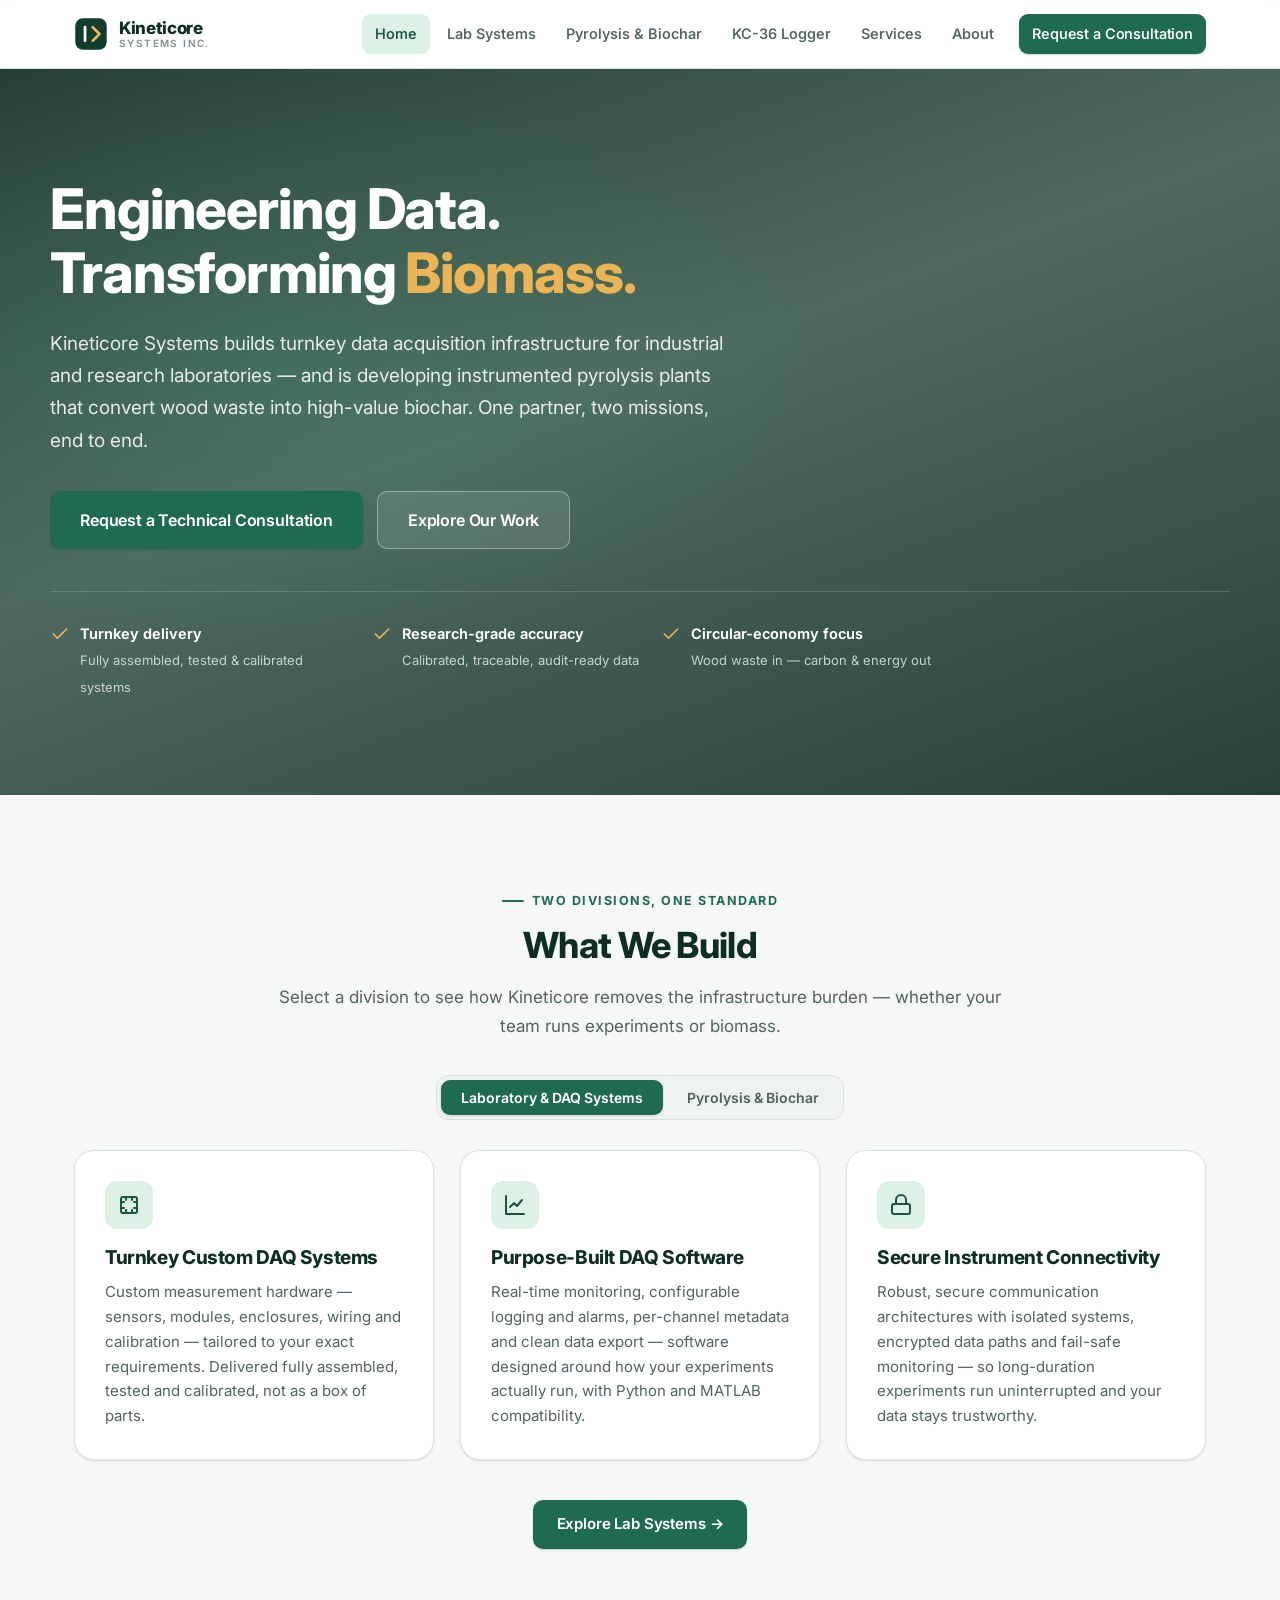
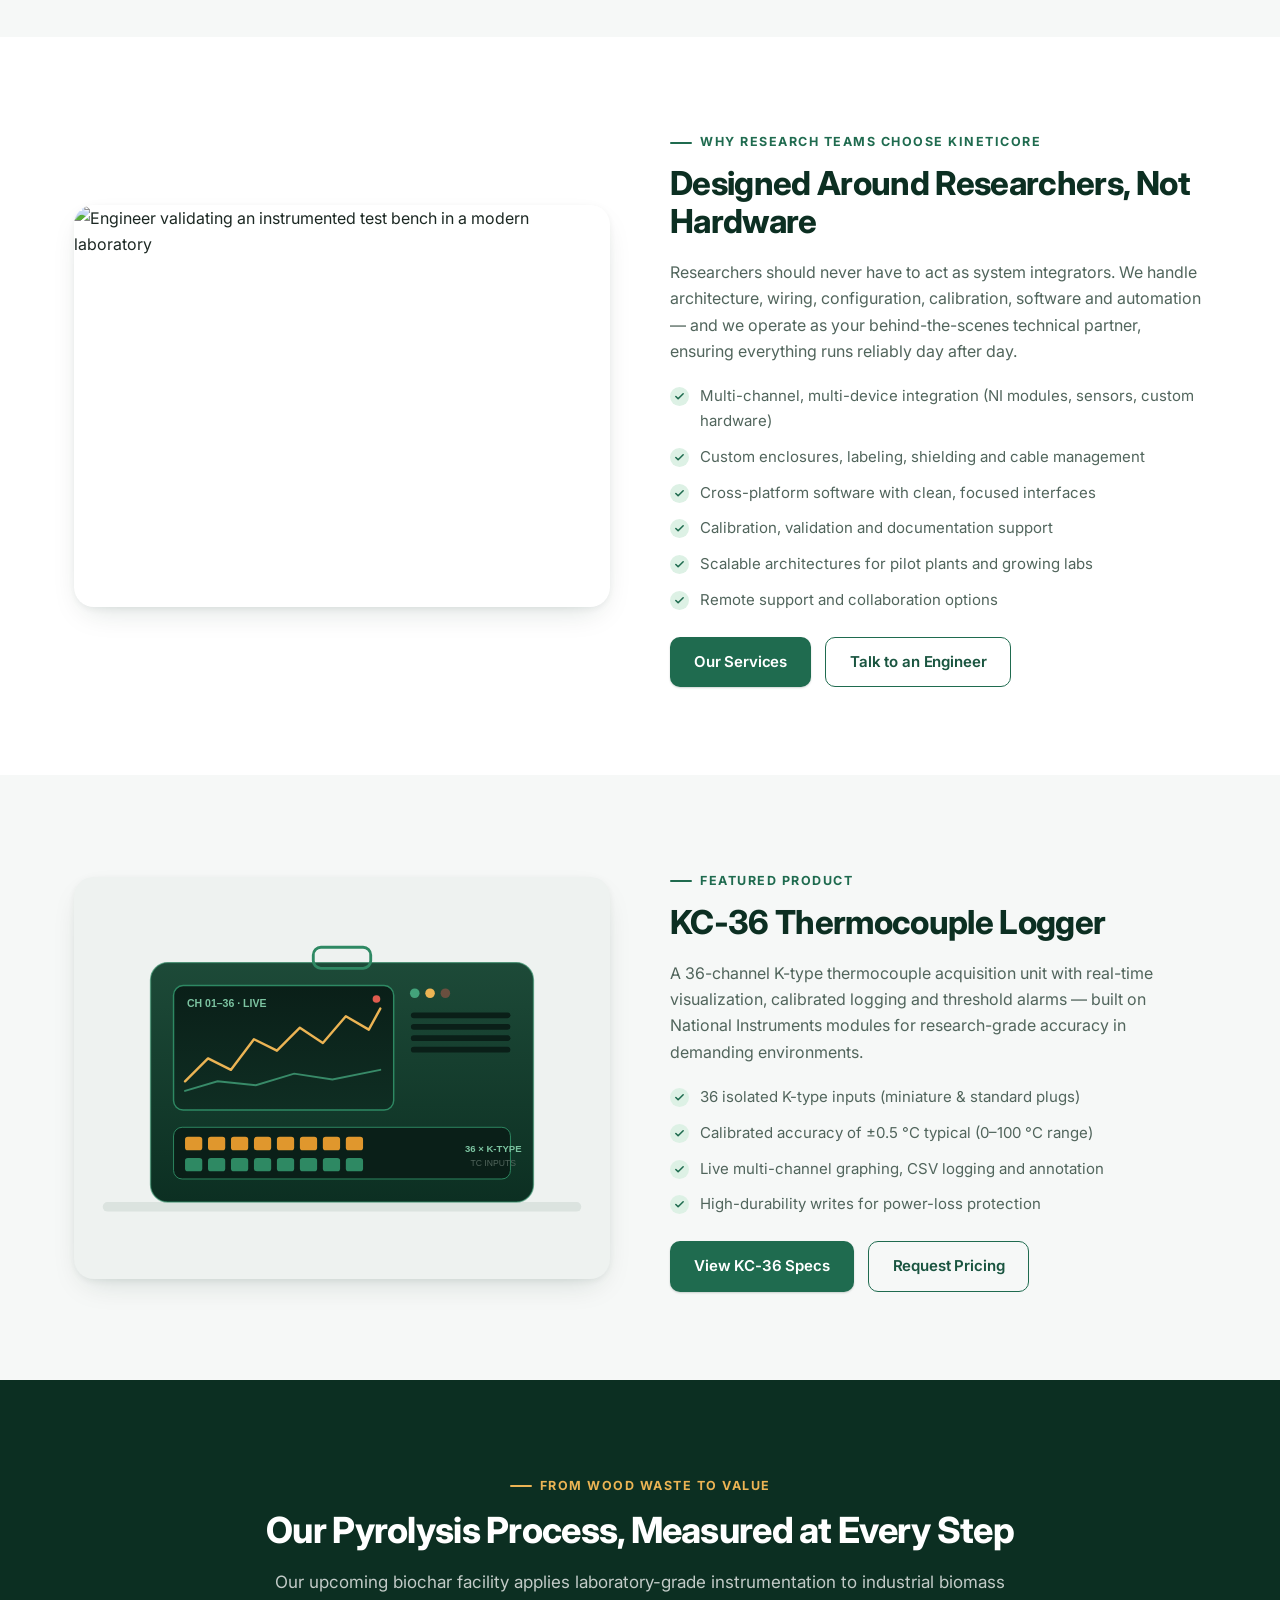
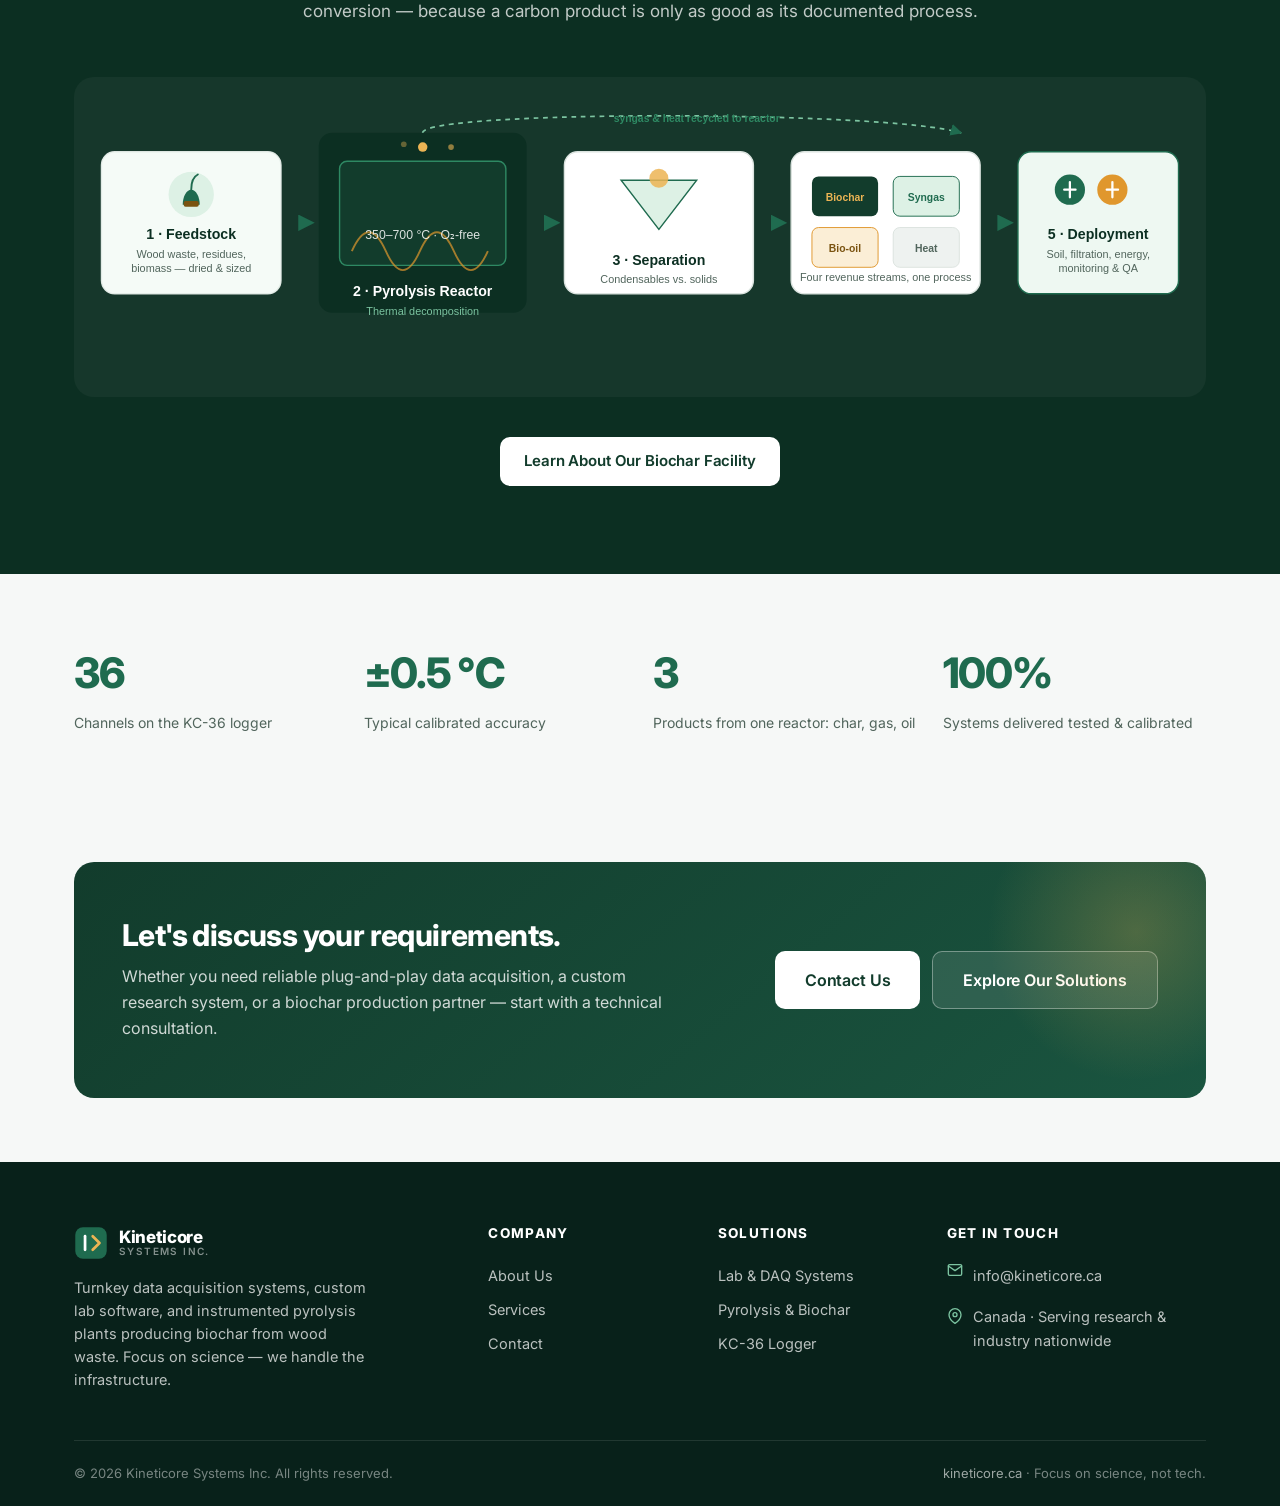
==== index.html @ b9063cbb "initial commit" ====
<!DOCTYPE html>
<html lang="en">
<head>
  <meta charset="UTF-8">
  <meta name="viewport" content="width=device-width, initial-scale=1.0">
  <title>Kineticore Systems — Turnkey DAQ Solutions &amp; Biochar Production | Canada</title>
  <meta name="description" content="Kineticore builds turnkey data acquisition systems for industrial and research labs, and is developing instrumented pyrolysis plants that convert wood waste into certified biochar. Focus on science, not tech.">
  <link rel="icon" type="image/svg+xml" href="img/favicon.svg">
  <link rel="preconnect" href="https://fonts.googleapis.com">
  <link rel="preconnect" href="https://fonts.gstatic.com" crossorigin>
  <link href="https://fonts.googleapis.com/css2?family=Inter:wght@400;500;600;700;800&display=swap" rel="stylesheet">
  <link rel="stylesheet" href="css/styles.css">
  <script type="application/ld+json">
  {
    "@context": "https://schema.org",
    "@type": "Organization",
    "name": "Kineticore Systems Inc.",
    "url": "https://kineticore.ca",
    "email": "info@kineticore.ca",
    "description": "Turnkey data acquisition systems, custom DAQ software, and instrumented pyrolysis plants producing biochar from wood waste.",
    "knowsAbout": ["Data acquisition", "Lab instrumentation", "Pyrolysis", "Biochar", "Biomass conversion"],
    "contactPoint": { "@type": "ContactPoint", "email": "info@kineticore.ca", "contactType": "sales" }
  }
  </script>
</head>
<body>

  <!-- ================= HEADER ================= -->
  <header class="site-header">
    <div class="header-inner">
      <a class="logo" href="index.html" aria-label="Kineticore Systems home">
        <svg class="logo-mark" viewBox="0 0 40 40" width="34" height="34" aria-hidden="true">
          <rect x="1.5" y="1.5" width="37" height="37" rx="9" fill="#123c2c"/>
          <path d="M13 12v16" stroke="#fff" stroke-width="3.2" stroke-linecap="round"/>
          <path d="M22 12l8 8-8 8" fill="none" stroke="#ecb454" stroke-width="3.2" stroke-linecap="round" stroke-linejoin="round"/>
        </svg>
        <span class="logo-text">
          <span class="logo-name">Kineticore</span>
          <span class="logo-tag">Systems Inc.</span>
        </span>
      </a>
      <button class="nav-toggle" aria-label="Toggle navigation"><span></span><span></span><span></span></button>
      <nav class="nav" aria-label="Main">
        <a href="index.html" class="active">Home</a>
        <a href="lab-systems.html">Lab Systems</a>
        <a href="pyrolysis.html">Pyrolysis &amp; Biochar</a>
        <a href="kc-36.html">KC-36 Logger</a>
        <a href="services.html">Services</a>
        <a href="about.html">About</a>
        <a href="contact.html" class="btn btn-primary btn-sm nav-cta">Request a Consultation</a>
      </nav>
    </div>
  </header>

  <!-- ================= HERO ================= -->
  <section class="hero" style="--hero-img: url('https://images.pexels.com/photos/32845700/pexels-photo-32845700.jpeg?auto=compress&cs=tinysrgb&w=1920')">
    <div class="container hero-inner">
      <h1>Engineering Data.<br>Transforming <span class="hero-accent">Biomass.</span></h1>
      <p class="lede">
        Kineticore Systems builds turnkey data acquisition infrastructure for industrial and research
        laboratories — and is developing instrumented pyrolysis plants that convert wood waste into
        high-value biochar. One partner, two missions, end to end.
      </p>
      <div class="hero-actions">
        <a href="contact.html" class="btn btn-primary btn-lg">Request a Technical Consultation</a>
        <a href="#divisions" class="btn btn-ghost btn-lg">Explore Our Work</a>
      </div>
      <div class="hero-badges">
        <div class="badge-item">
          <svg width="20" height="20" viewBox="0 0 24 24" fill="none" stroke="#ecb454" stroke-width="2" stroke-linecap="round" stroke-linejoin="round"><polyline points="20 6 9 17 4 12"/></svg>
          <div><b>Turnkey delivery</b><span>Fully assembled, tested &amp; calibrated systems</span></div>
        </div>
        <div class="badge-item">
          <svg width="20" height="20" viewBox="0 0 24 24" fill="none" stroke="#ecb454" stroke-width="2" stroke-linecap="round" stroke-linejoin="round"><polyline points="20 6 9 17 4 12"/></svg>
          <div><b>Research-grade accuracy</b><span>Calibrated, traceable, audit-ready data</span></div>
        </div>
        <div class="badge-item">
          <svg width="20" height="20" viewBox="0 0 24 24" fill="none" stroke="#ecb454" stroke-width="2" stroke-linecap="round" stroke-linejoin="round"><polyline points="20 6 9 17 4 12"/></svg>
          <div><b>Circular-economy focus</b><span>Wood waste in — carbon &amp; energy out</span></div>
        </div>
      </div>
    </div>
  </section>

  <!-- ================= DIVISION SWITCHER ================= -->
  <section class="section" id="divisions">
    <div class="container">
      <div class="section-head center" style="margin-bottom: 34px;">
        <span class="eyebrow">Two divisions, one standard</span>
        <h2>What We Build</h2>
        <p>Select a division to see how Kineticore removes the infrastructure burden — whether your team runs experiments or biomass.</p>
      </div>

      <div class="text-center">
        <div class="division-switch" id="division-switch" role="tablist" aria-label="Divisions">
          <button data-panel="panel-lab" class="on" role="tab">Laboratory &amp; DAQ Systems</button>
          <button data-panel="panel-bio" role="tab">Pyrolysis &amp; Biochar</button>
        </div>
      </div>

      <!-- Lab panel -->
      <div class="division-panel on" id="panel-lab" role="tabpanel">
        <div class="grid-3">
          <div class="card reveal">
            <div class="icon-chip">
              <svg width="24" height="24" viewBox="0 0 24 24" fill="none" stroke="currentColor" stroke-width="2" stroke-linecap="round" stroke-linejoin="round"><rect x="4" y="4" width="16" height="16" rx="2"/><path d="M9 4v3M15 4v3M9 17v3M15 17v3M4 9h3M4 15h3M17 9h3M17 15h3"/></svg>
            </div>
            <h3>Turnkey Custom DAQ Systems</h3>
            <p>Custom measurement hardware — sensors, modules, enclosures, wiring and calibration — tailored to your exact requirements. Delivered fully assembled, tested and calibrated, not as a box of parts.</p>
          </div>
          <div class="card reveal">
            <div class="icon-chip">
              <svg width="24" height="24" viewBox="0 0 24 24" fill="none" stroke="currentColor" stroke-width="2" stroke-linecap="round" stroke-linejoin="round"><path d="M3 3v18h18"/><path d="M7 14l4-4 3 3 5-6"/></svg>
            </div>
            <h3>Purpose-Built DAQ Software</h3>
            <p>Real-time monitoring, configurable logging and alarms, per-channel metadata and clean data export — software designed around how your experiments actually run, with Python and MATLAB compatibility.</p>
          </div>
          <div class="card reveal">
            <div class="icon-chip">
              <svg width="24" height="24" viewBox="0 0 24 24" fill="none" stroke="currentColor" stroke-width="2" stroke-linecap="round" stroke-linejoin="round"><rect x="3" y="11" width="18" height="10" rx="2"/><path d="M7 11V7a5 5 0 0 1 10 0v4"/></svg>
            </div>
            <h3>Secure Instrument Connectivity</h3>
            <p>Robust, secure communication architectures with isolated systems, encrypted data paths and fail-safe monitoring — so long-duration experiments run uninterrupted and your data stays trustworthy.</p>
          </div>
        </div>
        <div class="mt-40 text-center">
          <a href="lab-systems.html" class="btn btn-primary">Explore Lab Systems →</a>
        </div>
      </div>

      <!-- Biochar panel -->
      <div class="division-panel" id="panel-bio" role="tabpanel">
        <div class="grid-3">
          <div class="card reveal">
            <div class="icon-chip amber">
              <svg width="24" height="24" viewBox="0 0 24 24" fill="none" stroke="currentColor" stroke-width="2" stroke-linecap="round" stroke-linejoin="round"><path d="M12 2c1 4-4 6-4 10a4 4 0 0 0 8 0c0-2-1-3-1-3s3 1 3 4a6 6 0 0 1-12 0C6 7 11 6 12 2z"/></svg>
            </div>
            <h3>Instrumented Pyrolysis Plants</h3>
            <p>Turnkey pyrolysis systems that convert wood waste and biomass residues into biochar, syngas and heat — with process temperatures, gas flows and yields monitored and logged by Kineticore DAQ hardware.</p>
          </div>
          <div class="card reveal">
            <div class="icon-chip amber">
              <svg width="24" height="24" viewBox="0 0 24 24" fill="none" stroke="currentColor" stroke-width="2" stroke-linecap="round" stroke-linejoin="round"><path d="M12 22c4-2 8-5.5 8-11V5l-8-3-8 3v6c0 5.5 4 9 8 11z"/></svg>
            </div>
            <h3>Certified Biochar Production</h3>
            <p>Consistent, quality-controlled biochar for soil amendment, filtration, construction materials and carbon sequestration — produced from regional wood waste under documented, repeatable conditions.</p>
          </div>
          <div class="card reveal">
            <div class="icon-chip amber">
              <svg width="24" height="24" viewBox="0 0 24 24" fill="none" stroke="currentColor" stroke-width="2" stroke-linecap="round" stroke-linejoin="round"><circle cx="12" cy="12" r="9"/><path d="M12 7v5l3 3"/></svg>
            </div>
            <h3>Process Monitoring &amp; QA</h3>
            <p>Every reactor parameter — temperature curves, residence time, emissions — is captured, calibrated and exportable. The same measurement discipline we bring to research labs, applied to production.</p>
          </div>
        </div>
        <div class="mt-40 text-center">
          <a href="pyrolysis.html" class="btn btn-primary">Explore Pyrolysis &amp; Biochar →</a>
        </div>
      </div>
    </div>
  </section>

  <!-- ================= WHY KINETICORE ================= -->
  <section class="section section-alt">
    <div class="container split">
      <div class="split-media reveal">
        <img src="https://images.pexels.com/photos/256381/pexels-photo-256381.jpeg?auto=compress&cs=tinysrgb&w=1200" alt="Engineer validating an instrumented test bench in a modern laboratory" loading="lazy">
      </div>
      <div class="split-content">
        <span class="eyebrow">Why research teams choose Kineticore</span>
        <h2>Designed Around Researchers, Not Hardware</h2>
        <p>Researchers should never have to act as system integrators. We handle architecture, wiring,
        configuration, calibration, software and automation — and we operate as your behind-the-scenes
        technical partner, ensuring everything runs reliably day after day.</p>
        <ul class="check-list">
          <li>Multi-channel, multi-device integration (NI modules, sensors, custom hardware)</li>
          <li>Custom enclosures, labeling, shielding and cable management</li>
          <li>Cross-platform software with clean, focused interfaces</li>
          <li>Calibration, validation and documentation support</li>
          <li>Scalable architectures for pilot plants and growing labs</li>
          <li>Remote support and collaboration options</li>
        </ul>
        <div class="btn-row mt-24">
          <a href="services.html" class="btn btn-primary">Our Services</a>
          <a href="contact.html" class="btn btn-outline">Talk to an Engineer</a>
        </div>
      </div>
    </div>
  </section>

  <!-- ================= KC-36 FEATURED PRODUCT ================= -->
  <section class="section">
    <div class="container split reverse">
      <div class="split-content">
        <span class="eyebrow">Featured product</span>
        <h2>KC-36 Thermocouple Logger</h2>
        <p>A 36-channel K-type thermocouple acquisition unit with real-time visualization, calibrated
        logging and threshold alarms — built on National Instruments modules for research-grade
        accuracy in demanding environments.</p>
        <ul class="check-list">
          <li>36 isolated K-type inputs (miniature &amp; standard plugs)</li>
          <li>Calibrated accuracy of ±0.5 °C typical (0–100 °C range)</li>
          <li>Live multi-channel graphing, CSV logging and annotation</li>
          <li>High-durability writes for power-loss protection</li>
        </ul>
        <div class="btn-row mt-24">
          <a href="kc-36.html" class="btn btn-primary">View KC-36 Specs</a>
          <a href="contact.html" class="btn btn-outline">Request Pricing</a>
        </div>
      </div>
      <div class="split-media reveal">
        <img src="img/kc36-device.svg" alt="Kineticore KC-36 thermocouple logger unit illustration" loading="lazy" style="object-fit: contain; background: #eef2f0;">
      </div>
    </div>
  </section>

  <!-- ================= PYROLYSIS PROCESS ================= -->
  <section class="section section-green">
    <div class="container">
      <div class="section-head center">
        <span class="eyebrow">From wood waste to value</span>
        <h2>Our Pyrolysis Process, Measured at Every Step</h2>
        <p>Our upcoming biochar facility applies laboratory-grade instrumentation to industrial biomass
        conversion — because a carbon product is only as good as its documented process.</p>
      </div>
      <img src="img/process-diagram.svg" alt="Pyrolysis process: feedstock, reactor, separation, products, deployment" class="reveal" style="width:100%; border-radius: var(--radius-lg); background: rgba(255,255,255,0.04); padding: 18px;">
      <div class="text-center mt-40">
        <a href="pyrolysis.html" class="btn btn-light">Learn About Our Biochar Facility</a>
      </div>
    </div>
  </section>

  <!-- ================= STATS ================= -->
  <section class="section-sm">
    <div class="container stats-band">
      <div class="stat reveal"><div class="stat-num">36</div><div class="stat-label">Channels on the KC-36 logger</div></div>
      <div class="stat reveal"><div class="stat-num">±0.5 °C</div><div class="stat-label">Typical calibrated accuracy</div></div>
      <div class="stat reveal"><div class="stat-num">3</div><div class="stat-label">Products from one reactor: char, gas, oil</div></div>
      <div class="stat reveal"><div class="stat-num">100%</div><div class="stat-label">Systems delivered tested &amp; calibrated</div></div>
    </div>
  </section>

  <!-- ================= CTA ================= -->
  <section class="section-sm">
    <div class="container">
      <div class="cta-band">
        <div>
          <h2>Let's discuss your requirements.</h2>
          <p>Whether you need reliable plug-and-play data acquisition, a custom research system, or a biochar production partner — start with a technical consultation.</p>
        </div>
        <div class="cta-actions">
          <a href="contact.html" class="btn btn-light btn-lg">Contact Us</a>
          <a href="services.html" class="btn btn-ghost btn-lg">Explore Our Solutions</a>
        </div>
      </div>
    </div>
  </section>

  <!-- ================= FOOTER ================= -->
  <footer class="site-footer">
    <div class="container">
      <div class="footer-grid">
        <div class="footer-brand">
          <a class="logo" href="index.html" aria-label="Kineticore Systems home">
            <svg class="logo-mark" viewBox="0 0 40 40" width="34" height="34" aria-hidden="true">
              <rect x="1.5" y="1.5" width="37" height="37" rx="9" fill="#1f6b4f"/>
              <path d="M13 12v16" stroke="#fff" stroke-width="3.2" stroke-linecap="round"/>
              <path d="M22 12l8 8-8 8" fill="none" stroke="#ecb454" stroke-width="3.2" stroke-linecap="round" stroke-linejoin="round"/>
            </svg>
            <span class="logo-text">
              <span class="logo-name" style="color:#fff;">Kineticore</span>
              <span class="logo-tag" style="color:rgba(255,255,255,0.5);">Systems Inc.</span>
            </span>
          </a>
          <p>Turnkey data acquisition systems, custom lab software, and instrumented pyrolysis plants
          producing biochar from wood waste. Focus on science — we handle the infrastructure.</p>
        </div>
        <div class="footer-col">
          <h4>Company</h4>
          <a href="about.html">About Us</a>
          <a href="services.html">Services</a>
          <a href="contact.html">Contact</a>
        </div>
        <div class="footer-col">
          <h4>Solutions</h4>
          <a href="lab-systems.html">Lab &amp; DAQ Systems</a>
          <a href="pyrolysis.html">Pyrolysis &amp; Biochar</a>
          <a href="kc-36.html">KC-36 Logger</a>
        </div>
        <div class="footer-col">
          <h4>Get in touch</h4>
          <div class="footer-contact">
            <svg width="16" height="16" viewBox="0 0 24 24" fill="none" stroke="currentColor" stroke-width="2" stroke-linecap="round" stroke-linejoin="round"><path d="M4 4h16c1.1 0 2 .9 2 2v12c0 1.1-.9 2-2 2H4c-1.1 0-2-.9-2-2V6c0-1.1.9-2 2-2z"/><polyline points="22,6 12,13 2,6"/></svg>
            <a href="mailto:info@kineticore.ca">info@kineticore.ca</a>
          </div>
          <div class="footer-contact">
            <svg width="16" height="16" viewBox="0 0 24 24" fill="none" stroke="currentColor" stroke-width="2" stroke-linecap="round" stroke-linejoin="round"><path d="M21 10c0 7-9 13-9 13s-9-6-9-13a9 9 0 0 1 18 0z"/><circle cx="12" cy="10" r="3"/></svg>
            <span>Canada · Serving research &amp; industry nationwide</span>
          </div>
        </div>
      </div>
      <div class="footer-bottom">
        <span>© 2026 Kineticore Systems Inc. All rights reserved.</span>
        <span><a href="index.html">kineticore.ca</a> · Focus on science, not tech.</span>
      </div>
    </div>
  </footer>

  <script src="js/main.js"></script>
</body>
</html>
---- css/styles.css ----
/* ============================================================
   KINETICORE SYSTEMS — Design System
   ============================================================ */

:root {
  --bg: #f6f8f7;
  --surface: #ffffff;
  --surface-2: #eef2f0;
  --border: #dbe3df;
  --text: #1c2823;
  --text-2: #51655c;
  --muted: #7d8f87;

  --green-900: #0c2f22;
  --green-800: #123c2c;
  --green-700: #1a5540;
  --green-600: #1f6b4f;
  --green-500: #2e8963;
  --green-400: #43a37b;
  --green-300: #7cc4a1;
  --green-200: #b7e0cb;
  --green-100: #ddf1e5;
  --green-50: #eef8f2;

  --amber-500: #e0972d;
  --amber-400: #ecb454;
  --amber-100: #fbeed6;
  --red-500: #c94f43;

  --radius: 14px;
  --radius-lg: 20px;
  --shadow-sm: 0 1px 2px rgba(12, 47, 34, 0.06), 0 1px 3px rgba(12, 47, 34, 0.08);
  --shadow-md: 0 2px 6px rgba(12, 47, 34, 0.06), 0 12px 32px -12px rgba(12, 47, 34, 0.18);
  --shadow-lg: 0 24px 60px -24px rgba(12, 47, 34, 0.35);
  --font: "Inter", "Segoe UI", -apple-system, BlinkMacSystemFont, sans-serif;
  --max-w: 1180px;
}

/* ---------- Reset ---------- */
* { margin: 0; padding: 0; box-sizing: border-box; }
html { scroll-behavior: smooth; }
body {
  font-family: var(--font);
  background: var(--bg);
  color: var(--text);
  line-height: 1.65;
  -webkit-font-smoothing: antialiased;
  text-rendering: optimizeLegibility;
}
img { max-width: 100%; display: block; }
a { color: var(--green-600); text-decoration: none; }
a:hover { color: var(--green-700); }
h1, h2, h3, h4 { line-height: 1.15; letter-spacing: -0.02em; font-weight: 750; color: var(--green-900); }
ul { list-style: none; }

.container { max-width: var(--max-w); margin: 0 auto; padding: 0 24px; }
.container.narrow { max-width: 900px; }

/* ---------- Header ---------- */
.site-header {
  position: sticky; top: 0; z-index: 100;
  background: rgba(255, 255, 255, 0.88);
  backdrop-filter: blur(12px);
  border-bottom: 1px solid var(--border);
}
.header-inner {
  max-width: var(--max-w); margin: 0 auto; padding: 0 24px;
  height: 68px; display: flex; align-items: center; gap: 32px;
}
.logo { display: flex; align-items: center; gap: 11px; }
.logo svg { display: block; }
.logo-mark { width: 34px; height: 34px; flex: none; }
.logo-text { display: flex; flex-direction: column; line-height: 1.05; }
.logo-name { font-weight: 800; font-size: 17px; color: var(--green-900); letter-spacing: -0.02em; }
.logo-tag { font-size: 10px; font-weight: 600; color: var(--muted); letter-spacing: 0.14em; text-transform: uppercase; }

.nav { display: flex; align-items: center; gap: 4px; margin-left: auto; }
.nav a {
  font-size: 14.5px; font-weight: 550; color: var(--text-2);
  padding: 8px 13px; border-radius: 9px; transition: all 0.15s;
}
.nav a:hover { color: var(--green-800); background: var(--green-50); }
.nav a.active { color: var(--green-700); background: var(--green-100); }
.nav-cta { margin-left: 8px; }

/* Mobile nav */
.nav-toggle {
  display: none; margin-left: auto; background: none; border: 0; cursor: pointer;
  padding: 8px; border-radius: 8px;
}
.nav-toggle span { display: block; width: 22px; height: 2px; background: var(--green-900); margin: 5px 0; border-radius: 2px; transition: 0.2s; }
.nav-open .nav-toggle span:nth-child(1) { transform: translateY(7px) rotate(45deg); }
.nav-open .nav-toggle span:nth-child(2) { opacity: 0; }
.nav-open .nav-toggle span:nth-child(3) { transform: translateY(-7px) rotate(-45deg); }

@media (max-width: 900px) {
  .nav {
    display: none;
    position: absolute; top: 68px; left: 0; right: 0;
    background: var(--surface); border-bottom: 1px solid var(--border);
    flex-direction: column; align-items: stretch; padding: 12px 24px 20px;
    box-shadow: var(--shadow-lg);
  }
  .nav-open .nav { display: flex; }
  .nav a { padding: 12px 8px; font-size: 16px; border-radius: 8px; }
  .nav-cta { margin: 10px 0 0; }
  .nav-toggle { display: block; }
}

/* ---------- Buttons ---------- */
.btn {
  display: inline-flex; align-items: center; gap: 8px;
  padding: 12px 24px; border-radius: 10px;
  font-size: 15px; font-weight: 620; letter-spacing: -0.01em;
  cursor: pointer; border: 0; transition: all 0.18s;
  font-family: inherit;
}
.btn-primary { background: var(--green-600); color: #fff !important; box-shadow: 0 1px 2px rgba(12,47,34,.2); }
.btn-primary:hover { background: var(--green-700); transform: translateY(-1px); box-shadow: 0 6px 16px -6px rgba(12,47,34,.4); }
.btn-ghost { background: rgba(255,255,255,0.1); color: #fff !important; border: 1px solid rgba(255,255,255,0.35); }
.btn-ghost:hover { background: rgba(255,255,255,0.2); }
.btn-outline { background: transparent; color: var(--green-700) !important; border: 1.5px solid var(--green-600); }
.btn-outline:hover { background: var(--green-50); }
.btn-lg { padding: 15px 30px; font-size: 16px; }
.btn-sm { padding: 9px 18px; font-size: 14px; }
.btn-light { background: #fff; color: var(--green-800) !important; }
.btn-light:hover { background: var(--green-100); }
.btn-block { width: 100%; justify-content: center; }
.btn-row { display: flex; gap: 14px; flex-wrap: wrap; }

/* ---------- Hero sections ---------- */
.hero {
  position: relative; color: #fff;
  background:
    linear-gradient(160deg, rgba(9, 38, 27, 0.88) 0%, rgba(13, 52, 38, 0.72) 45%, rgba(10, 40, 30, 0.88) 100%),
    var(--hero-img, none);
  background-size: cover; background-position: center;
  overflow: hidden;
}
.hero::before {
  content: ""; position: absolute; inset: 0;
  background: radial-gradient(ellipse 60% 55% at 22% 40%, rgba(67, 163, 123, 0.22), transparent 70%);
  pointer-events: none;
}
.hero-inner { position: relative; padding: 108px 0 96px; }
.hero h1 { color: #fff; font-size: clamp(34px, 5.2vw, 56px); font-weight: 780; margin-bottom: 22px; max-width: 800px; }
.hero .hero-accent { color: var(--amber-400); }
.hero p.lede {
  font-size: clamp(16.5px, 2vw, 19px); color: rgba(255,255,255,0.88);
  max-width: 680px; margin-bottom: 34px; line-height: 1.7;
}
.hero-actions { display: flex; gap: 14px; flex-wrap: wrap; }
.hero-badges { display: flex; gap: 22px; flex-wrap: wrap; margin-top: 42px; padding-top: 30px; border-top: 1px solid rgba(255,255,255,0.16); }
.hero-badges .badge-item { display: flex; gap: 10px; align-items: flex-start; max-width: 300px; }
.hero-badges svg { flex: none; margin-top: 2px; }
.hero-badges b { display: block; font-size: 14.5px; font-weight: 650; }
.hero-badges span { font-size: 13px; color: rgba(255,255,255,0.72); line-height: 1.5; }

/* Page hero (solid) */
.page-hero {
  background: linear-gradient(150deg, var(--green-900), var(--green-800) 55%, var(--green-700));
  color: #fff; position: relative; overflow: hidden;
}
.page-hero::after {
  content: ""; position: absolute; inset: 0;
  background: radial-gradient(ellipse 55% 70% at 80% 20%, rgba(236, 180, 84, 0.12), transparent 60%);
}
.page-hero-inner { position: relative; padding: 74px 0 64px; }
.page-hero h1 { color: #fff; font-size: clamp(30px, 4.2vw, 44px); margin-bottom: 16px; }
.page-hero p { color: rgba(255,255,255,0.82); font-size: 17.5px; max-width: 720px; line-height: 1.7; }
.crumb { font-size: 13px; color: rgba(255,255,255,0.6); margin-bottom: 18px; }
.crumb a { color: rgba(255,255,255,0.85); }
.crumb a:hover { color: #fff; }

/* ---------- Section scaffolding ---------- */
.section { padding: 88px 0; }
.section-sm { padding: 64px 0; }
.section-alt { background: var(--surface); }
.section-green { background: var(--green-900); color: rgba(255,255,255,0.85); }
.section-green h2, .section-green h3 { color: #fff; }
.section-head { max-width: 760px; margin-bottom: 52px; }
.section-head.center { margin-left: auto; margin-right: auto; text-align: center; }
.section-head h2 { font-size: clamp(26px, 3.4vw, 36px); margin-bottom: 16px; }
.section-head p { font-size: 17px; color: var(--text-2); line-height: 1.7; }
.section-green .section-head p { color: rgba(255,255,255,0.75); }
.eyebrow {
  display: inline-flex; align-items: center; gap: 8px;
  font-size: 12.5px; font-weight: 700; letter-spacing: 0.12em; text-transform: uppercase;
  color: var(--green-600); margin-bottom: 14px;
}
.section-green .eyebrow { color: var(--amber-400); }
.eyebrow::before { content: ""; width: 22px; height: 2px; background: currentColor; border-radius: 2px; }

/* ---------- Cards & grids ---------- */
.card {
  background: var(--surface); border: 1px solid var(--border);
  border-radius: var(--radius-lg); padding: 30px;
  box-shadow: var(--shadow-sm); transition: all 0.2s;
}
.card:hover { box-shadow: var(--shadow-md); transform: translateY(-2px); }
.card h3 { font-size: 19px; margin-bottom: 12px; }
.card p { color: var(--text-2); font-size: 15px; }
.card .icon-chip { margin-bottom: 18px; }

.grid-2 { display: grid; grid-template-columns: 1fr 1fr; gap: 26px; }
.grid-3 { display: grid; grid-template-columns: repeat(3, 1fr); gap: 26px; }
.grid-4 { display: grid; grid-template-columns: repeat(4, 1fr); gap: 22px; }

@media (max-width: 1000px) {
  .grid-4 { grid-template-columns: 1fr 1fr; }
  .grid-3 { grid-template-columns: 1fr 1fr; }
}
@media (max-width: 640px) {
  .grid-2, .grid-3, .grid-4 { grid-template-columns: 1fr; }
}

.icon-chip {
  width: 48px; height: 48px; border-radius: 12px;
  display: flex; align-items: center; justify-content: center;
  background: var(--green-100); color: var(--green-700);
}
.icon-chip.amber { background: var(--amber-100); color: var(--amber-500); }
.icon-chip.dark { background: rgba(255,255,255,0.08); color: var(--amber-400); }

.check-list li {
  position: relative; padding-left: 30px; margin-bottom: 11px;
  color: var(--text-2); font-size: 15px;
}
.check-list li::before {
  content: ""; position: absolute; left: 0; top: 3px;
  width: 19px; height: 19px; border-radius: 50%;
  background: var(--green-100) url('data:image/svg+xml;utf8,<svg xmlns="http://www.w3.org/2000/svg" width="11" height="11" viewBox="0 0 24 24" fill="none" stroke="%231f6b4f" stroke-width="3.4" stroke-linecap="round" stroke-linejoin="round"><polyline points="20 6 9 17 4 12"/></svg>') center / 11px no-repeat;
}
.section-green .check-list li { color: rgba(255,255,255,0.78); }
.section-green .check-list li::before { background-color: rgba(255,255,255,0.1); background-image: url('data:image/svg+xml;utf8,<svg xmlns="http://www.w3.org/2000/svg" width="11" height="11" viewBox="0 0 24 24" fill="none" stroke="%23ecb454" stroke-width="3.4" stroke-linecap="round" stroke-linejoin="round"><polyline points="20 6 9 17 4 12"/></svg>'); }

/* ---------- Split feature (image + text) ---------- */
.split { display: grid; grid-template-columns: 1fr 1fr; gap: 60px; align-items: center; }
.split.reverse { direction: rtl; }
.split.reverse > * { direction: ltr; }
.split-media img { border-radius: var(--radius-lg); box-shadow: var(--shadow-md); width: 100%; height: 100%; object-fit: cover; aspect-ratio: 4 / 3; }
.split-content .eyebrow { margin-bottom: 12px; }
.split-content h2 { font-size: clamp(25px, 3vw, 33px); margin-bottom: 18px; }
.split-content p { color: var(--text-2); margin-bottom: 20px; }
@media (max-width: 860px) {
  .split { grid-template-columns: 1fr; gap: 32px; }
}

/* Image card with caption overlay */
.media-card { position: relative; border-radius: var(--radius-lg); overflow: hidden; box-shadow: var(--shadow-md); }
.media-card img { width: 100%; height: 100%; object-fit: cover; aspect-ratio: 16 / 10; transition: transform 0.5s; }
.media-card:hover img { transform: scale(1.04); }
.media-card .media-label {
  position: absolute; left: 0; right: 0; bottom: 0;
  padding: 40px 22px 18px; color: #fff;
  background: linear-gradient(transparent, rgba(8, 30, 22, 0.85));
  font-size: 14.5px; font-weight: 620;
}
.media-card .media-label span { display: block; font-weight: 450; font-size: 13px; opacity: 0.85; }

/* ---------- Stats band ---------- */
.stats-band { display: grid; grid-template-columns: repeat(4, 1fr); gap: 26px; }
.stat { text-align: left; }
.stat .stat-num { font-size: clamp(30px, 3.4vw, 42px); font-weight: 800; color: var(--green-600); letter-spacing: -0.03em; }
.section-green .stat .stat-num { color: var(--amber-400); }
.stat .stat-label { font-size: 14px; color: var(--text-2); margin-top: 4px; }
.section-green .stat .stat-label { color: rgba(255,255,255,0.65); }
@media (max-width: 860px) { .stats-band { grid-template-columns: 1fr 1fr; } }

/* ---------- Process timeline ---------- */
.process { display: grid; grid-template-columns: repeat(5, 1fr); gap: 18px; counter-reset: step; }
@media (max-width: 1000px) { .process { grid-template-columns: repeat(2, 1fr); } }
@media (max-width: 640px) { .process { grid-template-columns: 1fr; } }
.process-step {
  background: var(--surface); border: 1px solid var(--border);
  border-radius: var(--radius-lg); padding: 26px 22px;
  position: relative; box-shadow: var(--shadow-sm);
}
.process-step .step-num {
  width: 38px; height: 38px; border-radius: 50%;
  background: var(--green-600); color: #fff;
  display: flex; align-items: center; justify-content: center;
  font-weight: 750; font-size: 15px; margin-bottom: 16px;
}
.process-step:nth-child(odd) .step-num { background: var(--amber-500); color: var(--green-900); }
.process-step h3 { font-size: 16.5px; margin-bottom: 8px; }
.process-step p { font-size: 13.5px; color: var(--text-2); line-height: 1.55; }
.process-step .step-arrow {
  position: absolute; right: -16px; top: 50%; transform: translateY(-50%);
  color: var(--muted); z-index: 2;
}
@media (max-width: 1000px) { .process-step .step-arrow { display: none; } }

/* ---------- Division switcher (homepage) ---------- */
.division-switch { display: inline-flex; background: var(--surface-2); border: 1px solid var(--border); border-radius: 12px; padding: 4px; gap: 4px; margin-bottom: 30px; }
.division-switch button {
  border: 0; background: transparent; cursor: pointer; font-family: inherit;
  font-size: 14px; font-weight: 620; color: var(--text-2);
  padding: 9px 20px; border-radius: 9px; transition: all 0.15s;
}
.division-switch button.on { background: var(--green-600); color: #fff; box-shadow: var(--shadow-sm); }
.division-panel { display: none; }
.division-panel.on { display: block; animation: fadeUp 0.4s ease both; }

/* ---------- Tables (specs) ---------- */
.spec-table { width: 100%; border-collapse: collapse; background: var(--surface); border-radius: var(--radius-lg); overflow: hidden; box-shadow: var(--shadow-sm); border: 1px solid var(--border); }
.spec-table th, .spec-table td { padding: 14px 20px; text-align: left; font-size: 14.5px; border-bottom: 1px solid var(--border); }
.spec-table th { background: var(--green-50); color: var(--green-900); font-weight: 700; width: 34%; }
.spec-table tr:last-child td { border-bottom: 0; }
.spec-table td { color: var(--text-2); }
.spec-table td b { color: var(--text); font-weight: 650; }

/* ---------- Download cards ---------- */
.dl-card { display: flex; gap: 18px; align-items: flex-start; }
.dl-card .icon-chip { flex: none; }
.dl-card h3 { font-size: 17px; }
.dl-card p { font-size: 14px; margin-bottom: 12px; }

/* ---------- Product page device frame ---------- */
.device-figure { position: relative; }
.device-figure img { border-radius: var(--radius-lg); box-shadow: var(--shadow-lg); }
.device-figure figcaption { font-size: 13px; color: var(--muted); margin-top: 12px; text-align: center; }

/* ---------- Forms ---------- */
.form-grid { display: grid; grid-template-columns: 1fr 1fr; gap: 18px; }
.form-grid .full { grid-column: 1 / -1; }
@media (max-width: 640px) { .form-grid { grid-template-columns: 1fr; } }
.field label { display: block; font-size: 13.5px; font-weight: 650; color: var(--green-900); margin-bottom: 7px; }
.field input, .field select, .field textarea {
  width: 100%; padding: 12px 14px; border-radius: 10px;
  border: 1.5px solid var(--border); background: var(--surface);
  font-family: inherit; font-size: 14.5px; color: var(--text);
  transition: border 0.15s, box-shadow 0.15s;
}
.field input:focus, .field select:focus, .field textarea:focus {
  outline: none; border-color: var(--green-500);
  box-shadow: 0 0 0 4px rgba(46, 137, 99, 0.12);
}
.field textarea { resize: vertical; min-height: 120px; }
.form-note { font-size: 12.5px; color: var(--muted); margin-top: 12px; }
.form-status { display: none; padding: 14px 18px; border-radius: 10px; margin-top: 18px; font-size: 14.5px; }
.form-status.ok { display: block; background: var(--green-100); color: var(--green-800); border: 1px solid var(--green-200); }
.form-status.err { display: block; background: #fdecea; color: #8c2f26; border: 1px solid #f5c6c0; }

/* ---------- CTA band ---------- */
.cta-band {
  background: linear-gradient(140deg, var(--green-800), var(--green-700));
  border-radius: var(--radius-lg); padding: 56px 48px;
  display: flex; align-items: center; justify-content: space-between; gap: 32px;
  color: #fff; position: relative; overflow: hidden;
}
.cta-band::after {
  content: ""; position: absolute; right: -80px; top: -80px;
  width: 300px; height: 300px; border-radius: 50%;
  background: radial-gradient(circle, rgba(236,180,84,0.25), transparent 70%);
}
.cta-band h2 { color: #fff; font-size: clamp(22px, 3vw, 30px); margin-bottom: 10px; }
.cta-band p { color: rgba(255,255,255,0.8); max-width: 560px; }
.cta-band .cta-actions { position: relative; display: flex; gap: 12px; flex-wrap: wrap; }
@media (max-width: 780px) { .cta-band { flex-direction: column; text-align: center; padding: 44px 28px; } .cta-band .cta-actions { justify-content: center; } }

/* ---------- Footer ---------- */
.site-footer { background: #08211a; color: rgba(255,255,255,0.72); padding: 64px 0 0; font-size: 14.5px; }
.footer-grid { display: grid; grid-template-columns: 2fr 1fr 1fr 1.4fr; gap: 44px; padding-bottom: 48px; }
@media (max-width: 900px) { .footer-grid { grid-template-columns: 1fr 1fr; } }
@media (max-width: 560px) { .footer-grid { grid-template-columns: 1fr; } }
.footer-brand p { margin-top: 16px; max-width: 300px; line-height: 1.6; }
.footer-col h4 { color: #fff; font-size: 13.5px; letter-spacing: 0.1em; text-transform: uppercase; margin-bottom: 18px; }
.footer-col a { display: block; color: rgba(255,255,255,0.72); padding: 5px 0; transition: color 0.15s; }
.footer-col a:hover { color: var(--amber-400); }
.footer-col .footer-contact { display: flex; gap: 10px; margin-bottom: 12px; align-items: flex-start; }
.footer-col .footer-contact svg { flex: none; margin-top: 3px; color: var(--green-300); }
.footer-bottom {
  border-top: 1px solid rgba(255,255,255,0.1);
  padding: 22px 0; display: flex; justify-content: space-between; gap: 16px; flex-wrap: wrap;
  font-size: 13px; color: rgba(255,255,255,0.45);
}
.footer-bottom a { color: rgba(255,255,255,0.6); }
.footer-bottom a:hover { color: #fff; }

/* ---------- Animations ---------- */
@keyframes fadeUp { from { opacity: 0; transform: translateY(18px); } to { opacity: 1; transform: none; } }
.reveal { opacity: 0; transform: translateY(24px); transition: opacity 0.7s ease, transform 0.7s ease; }
.reveal.in { opacity: 1; transform: none; }
@media (prefers-reduced-motion: reduce) {
  html { scroll-behavior: auto; }
  .reveal { opacity: 1; transform: none; transition: none; }
}

/* ---------- Utility ---------- */
.text-center { text-align: center; }
.mt-0 { margin-top: 0; } .mt-16 { margin-top: 16px; } .mt-24 { margin-top: 24px; } .mt-40 { margin-top: 40px; }
.mb-16 { margin-bottom: 16px; } .mb-24 { margin-bottom: 24px; }
.max-640 { max-width: 640px; }
.tag {
  display: inline-block; padding: 4px 12px; border-radius: 999px;
  background: var(--green-100); color: var(--green-800);
  font-size: 12.5px; font-weight: 650; margin: 0 6px 6px 0;
}
.tag.amber { background: var(--amber-100); color: #7a5310; }
.section-green .tag { background: rgba(255,255,255,0.08); color: var(--green-200); }
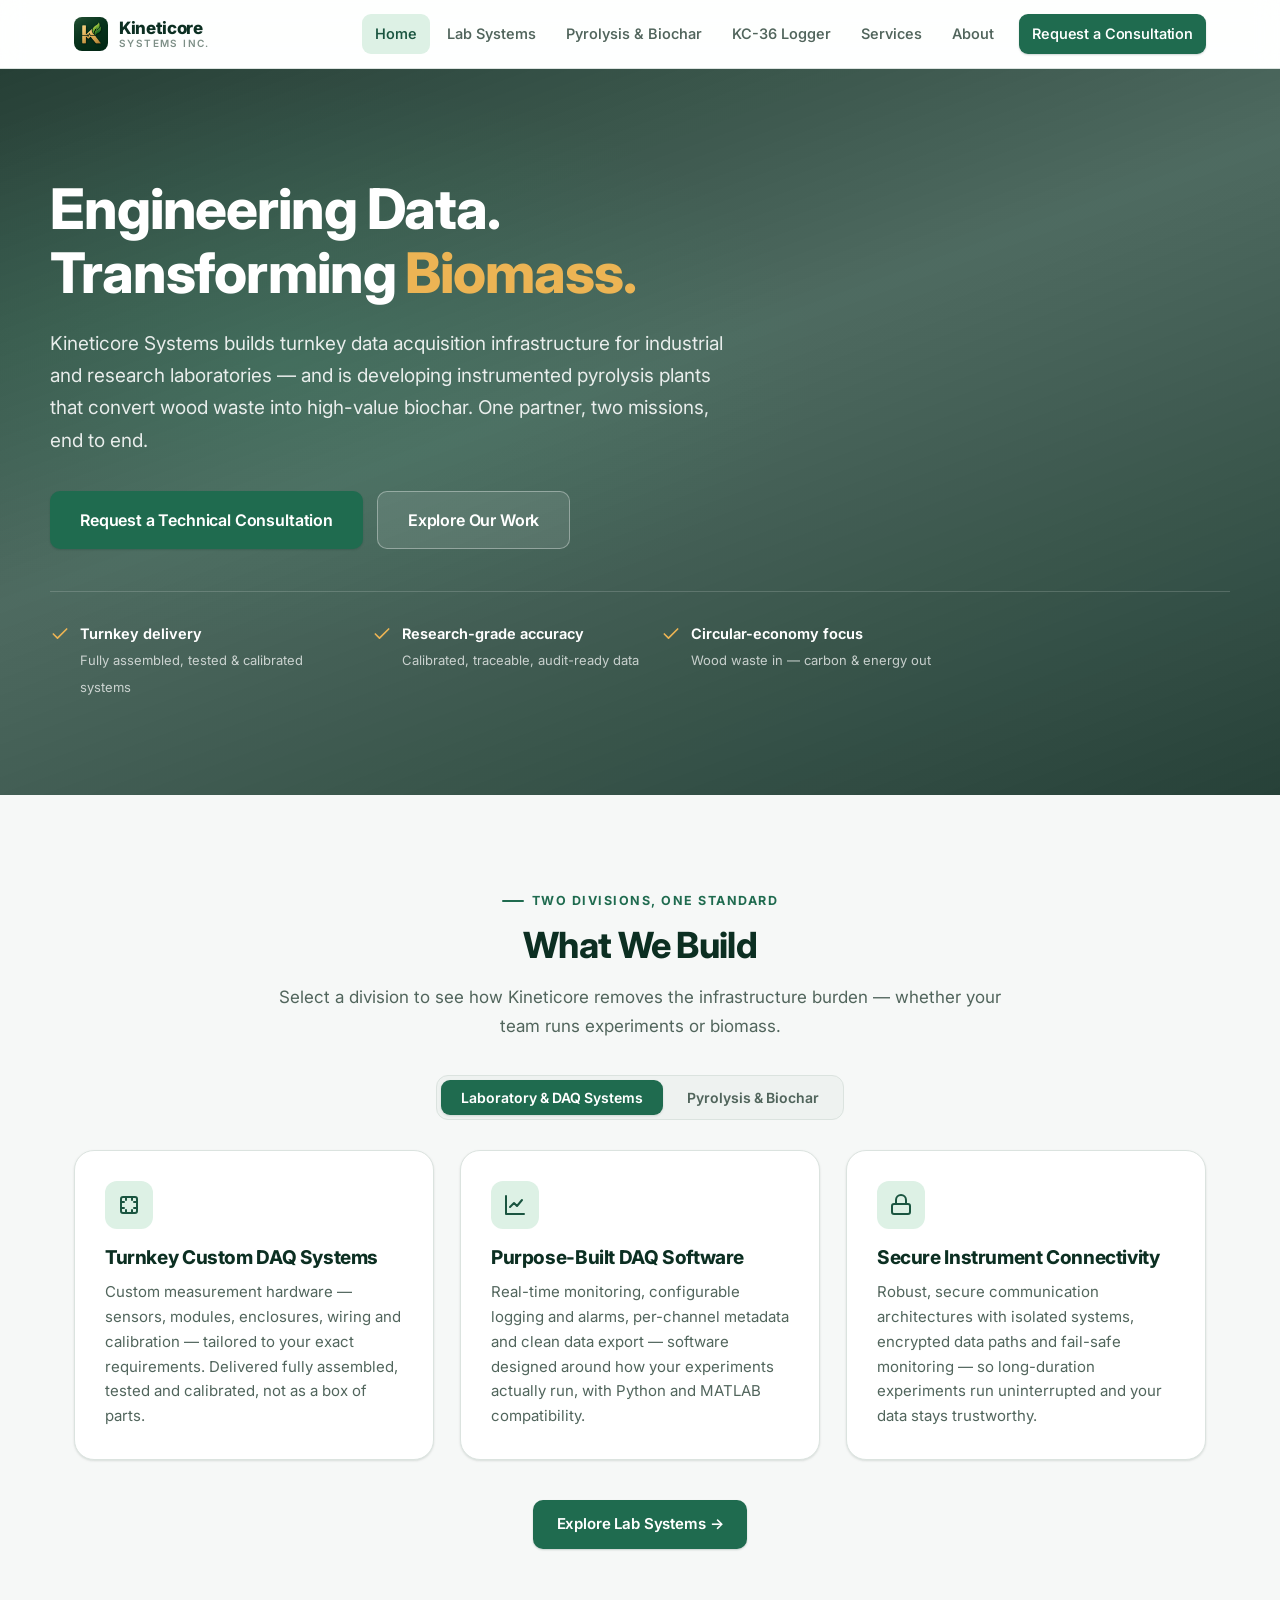
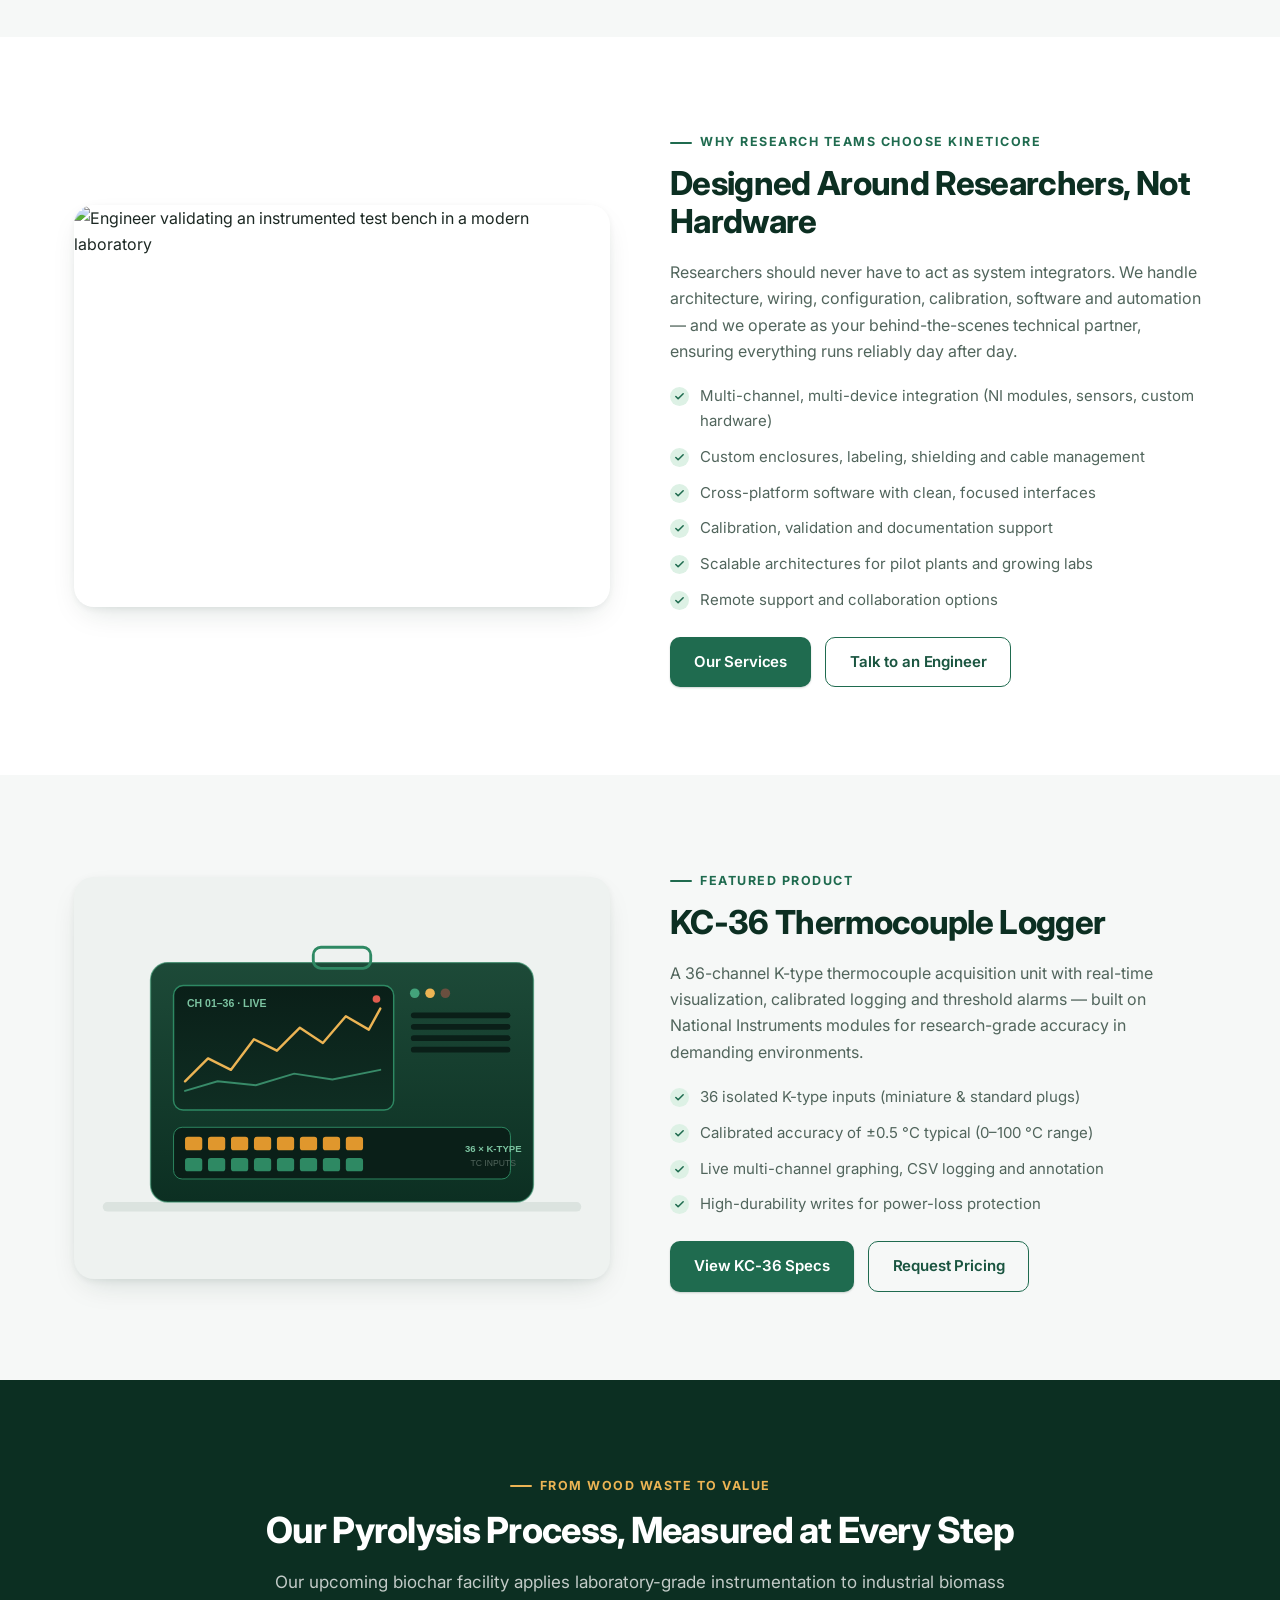
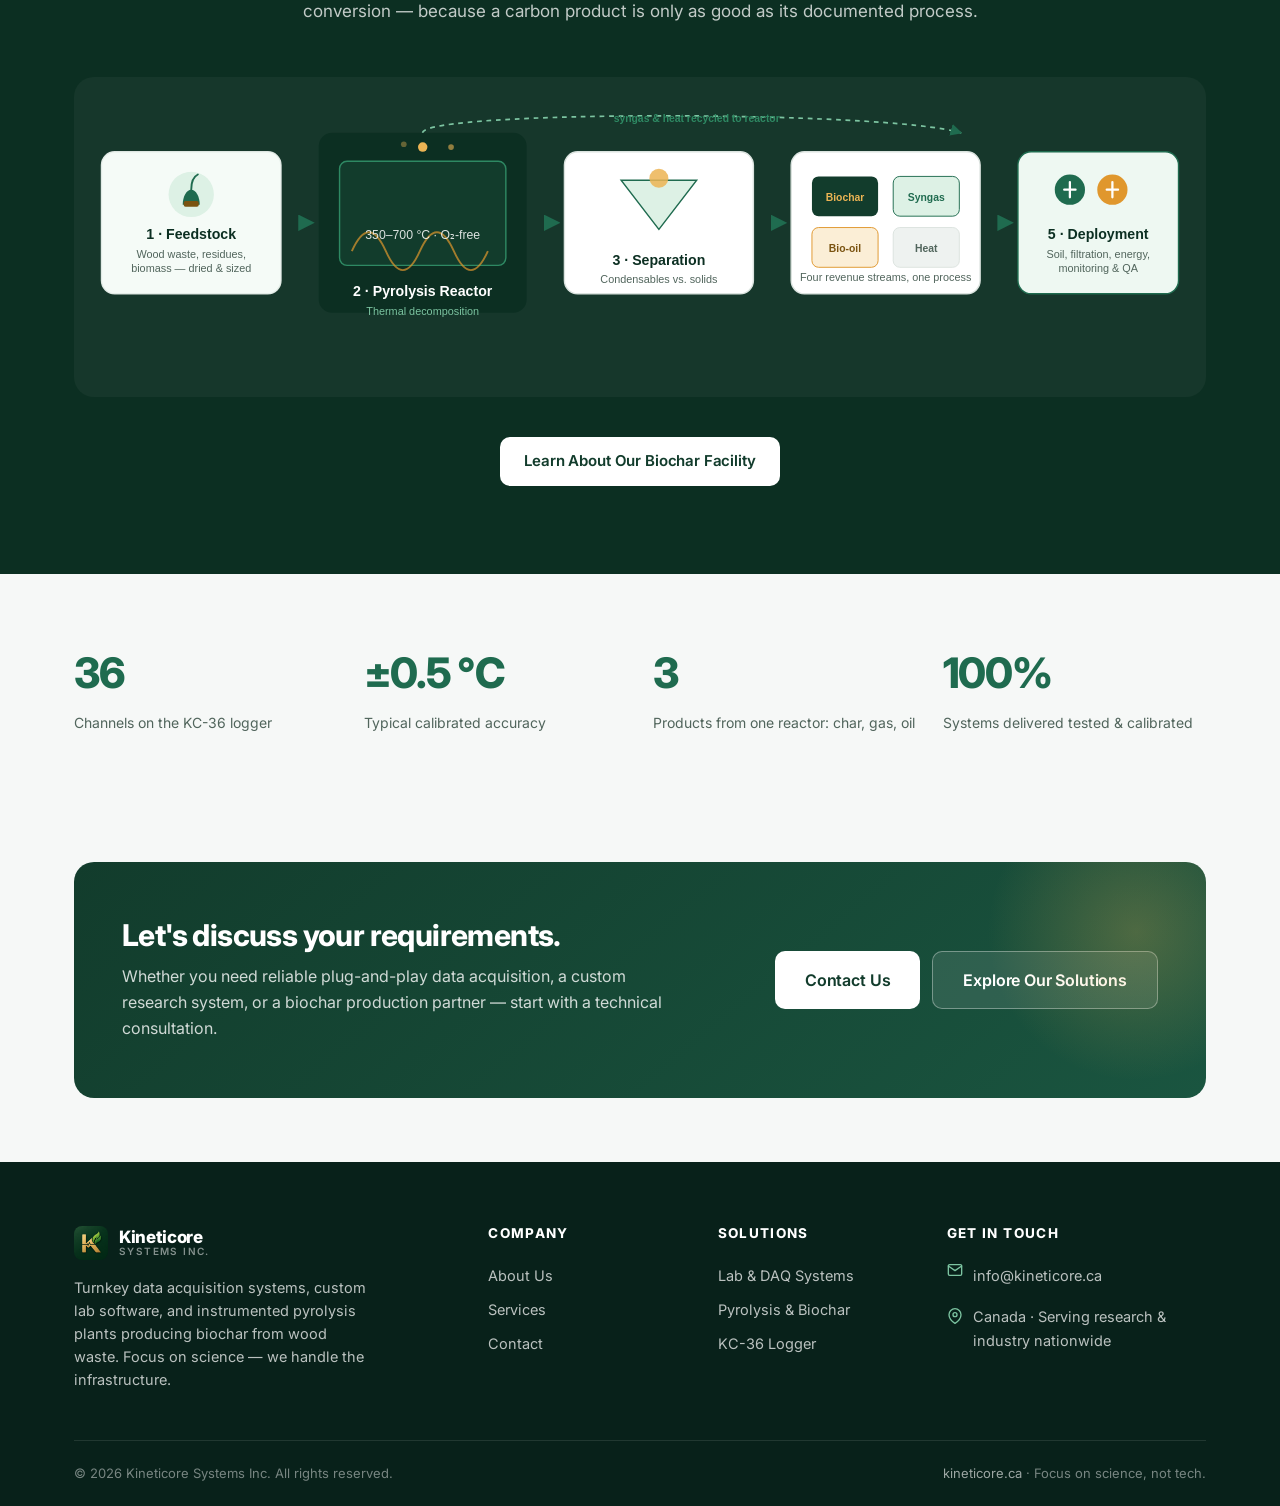
==== commit 8f1e934b: "New logo and favicon" ====
--- a/index.html
+++ b/index.html
@@ -4,12 +4,14 @@
   <meta charset="UTF-8">
   <meta name="viewport" content="width=device-width, initial-scale=1.0">
   <title>Kineticore Systems — Turnkey DAQ Solutions &amp; Biochar Production | Canada</title>
-  <meta name="description" content="Kineticore builds turnkey data acquisition systems for industrial and research labs, and is developing instrumented pyrolysis plants that convert wood waste into certified biochar. Focus on science, not tech.">
-  <link rel="icon" type="image/svg+xml" href="img/favicon.svg">
+  <meta name="description" content="Kineticore builds turnkey data acquisition systems for industrial and research labs, and is developing instrumented pyrolysis plants that convert wood waste into traceable biochar. Focus on science, not tech.">
+  <link rel="icon" type="image/png" sizes="48x48" href="img/favicon-48x48.png">
+  <link rel="icon" type="image/png" sizes="192x192" href="img/favicon-192x192.png">
+  <link rel="apple-touch-icon" sizes="180x180" href="img/favicon-180x180.png">
   <link rel="preconnect" href="https://fonts.googleapis.com">
   <link rel="preconnect" href="https://fonts.gstatic.com" crossorigin>
   <link href="https://fonts.googleapis.com/css2?family=Inter:wght@400;500;600;700;800&display=swap" rel="stylesheet">
-  <link rel="stylesheet" href="css/styles.css">
+  <link rel="stylesheet" href="css/styles.css?v=1.3">
   <script type="application/ld+json">
   {
     "@context": "https://schema.org",
@@ -29,11 +31,7 @@
   <header class="site-header">
     <div class="header-inner">
       <a class="logo" href="index.html" aria-label="Kineticore Systems home">
-        <svg class="logo-mark" viewBox="0 0 40 40" width="34" height="34" aria-hidden="true">
-          <rect x="1.5" y="1.5" width="37" height="37" rx="9" fill="#123c2c"/>
-          <path d="M13 12v16" stroke="#fff" stroke-width="3.2" stroke-linecap="round"/>
-          <path d="M22 12l8 8-8 8" fill="none" stroke="#ecb454" stroke-width="3.2" stroke-linecap="round" stroke-linejoin="round"/>
-        </svg>
+        <img class="logo-mark" src="img/logo.png" alt="" width="34" height="34" loading="eager">
         <span class="logo-text">
           <span class="logo-name">Kineticore</span>
           <span class="logo-tag">Systems Inc.</span>
@@ -142,7 +140,7 @@
             <div class="icon-chip amber">
               <svg width="24" height="24" viewBox="0 0 24 24" fill="none" stroke="currentColor" stroke-width="2" stroke-linecap="round" stroke-linejoin="round"><path d="M12 22c4-2 8-5.5 8-11V5l-8-3-8 3v6c0 5.5 4 9 8 11z"/></svg>
             </div>
-            <h3>Certified Biochar Production</h3>
+            <h3>Traceable Biochar Production</h3>
             <p>Consistent, quality-controlled biochar for soil amendment, filtration, construction materials and carbon sequestration — produced from regional wood waste under documented, repeatable conditions.</p>
           </div>
           <div class="card reveal">
@@ -262,11 +260,7 @@
       <div class="footer-grid">
         <div class="footer-brand">
           <a class="logo" href="index.html" aria-label="Kineticore Systems home">
-            <svg class="logo-mark" viewBox="0 0 40 40" width="34" height="34" aria-hidden="true">
-              <rect x="1.5" y="1.5" width="37" height="37" rx="9" fill="#1f6b4f"/>
-              <path d="M13 12v16" stroke="#fff" stroke-width="3.2" stroke-linecap="round"/>
-              <path d="M22 12l8 8-8 8" fill="none" stroke="#ecb454" stroke-width="3.2" stroke-linecap="round" stroke-linejoin="round"/>
-            </svg>
+            <img class="logo-mark" src="img/logo.png" alt="" width="34" height="34" loading="eager">
             <span class="logo-text">
               <span class="logo-name" style="color:#fff;">Kineticore</span>
               <span class="logo-tag" style="color:rgba(255,255,255,0.5);">Systems Inc.</span>
@@ -306,6 +300,6 @@
     </div>
   </footer>
 
-  <script src="js/main.js"></script>
+  <script src="js/main.js?v=1.2"></script>
 </body>
 </html>
--- a/css/styles.css
+++ b/css/styles.css
@@ -69,7 +69,7 @@
 }
 .logo { display: flex; align-items: center; gap: 11px; }
 .logo svg { display: block; }
-.logo-mark { width: 34px; height: 34px; flex: none; }
+.logo-mark { width: 34px; height: 34px; flex: none; display: block; border-radius: 8px; }
 .logo-text { display: flex; flex-direction: column; line-height: 1.05; }
 .logo-name { font-weight: 800; font-size: 17px; color: var(--green-900); letter-spacing: -0.02em; }
 .logo-tag { font-size: 10px; font-weight: 600; color: var(--muted); letter-spacing: 0.14em; text-transform: uppercase; }
@@ -140,7 +140,7 @@
 .hero::before {
   content: ""; position: absolute; inset: 0;
   background: radial-gradient(ellipse 60% 55% at 22% 40%, rgba(67, 163, 123, 0.22), transparent 70%);
-  pointer-events: none;
+  pointer-events: none; /* defensive: decorative overlay */
 }
 .hero-inner { position: relative; padding: 108px 0 96px; }
 .hero h1 { color: #fff; font-size: clamp(34px, 5.2vw, 56px); font-weight: 780; margin-bottom: 22px; max-width: 800px; }
@@ -164,6 +164,7 @@
 .page-hero::after {
   content: ""; position: absolute; inset: 0;
   background: radial-gradient(ellipse 55% 70% at 80% 20%, rgba(236, 180, 84, 0.12), transparent 60%);
+  pointer-events: none;
 }
 .page-hero-inner { position: relative; padding: 74px 0 64px; }
 .page-hero h1 { color: #fff; font-size: clamp(30px, 4.2vw, 44px); margin-bottom: 16px; }
@@ -353,6 +354,7 @@
   content: ""; position: absolute; right: -80px; top: -80px;
   width: 300px; height: 300px; border-radius: 50%;
   background: radial-gradient(circle, rgba(236,180,84,0.25), transparent 70%);
+  pointer-events: none;
 }
 .cta-band h2 { color: #fff; font-size: clamp(22px, 3vw, 30px); margin-bottom: 10px; }
 .cta-band p { color: rgba(255,255,255,0.8); max-width: 560px; }
